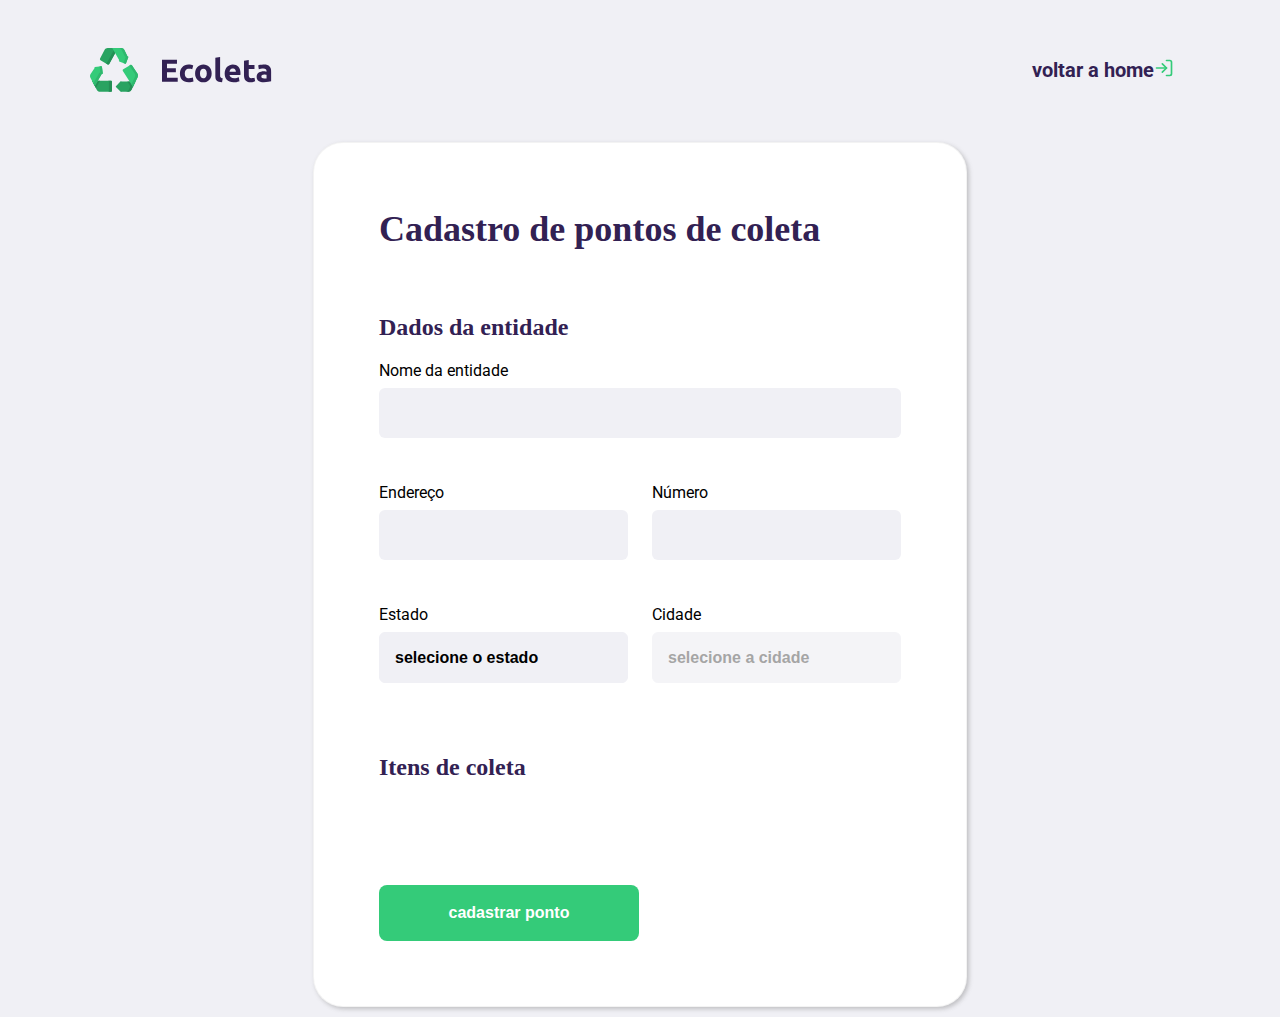
==== create.html @ 83620a8f "add to page  'create-points-colete'" ====
<!DOCTYPE html>
<html lang="en">
<head>
    <meta charset="UTF-8">
    <meta name="viewport" content="width=device-width, initial-scale=1.0">
    <title>E-Coleta</title>
    <link href="https://fonts.googleapis.com/css2?family=Roboto&Ubuntu,wght@0,300;1,300&display=swap" rel="stylesheet">
    

    <link rel="stylesheet" href="styles/create.css">
    
    <link rel="shortcut icon" href="assets/logo.svg" type="image/x-icon">

</head>
<body>

    <div id="page-home">

        <div class="content" >
            <header>
                <img  class="logo" src="assets/logo.svg" alt="logomarca">
                
                <a href="/"> voltar a home
                    <span>

                    </span>
                </a>
            </header>

            <div class="caixa" >
                <form action="">
                    <h1>
                        Cadastro de pontos de coleta
                    </h1>
    
                    <fieldset>
                        <legend>
                            <h2>
                               Dados da entidade 
                            </h2>
    
                            <div class="field">
                                <label for="nome da entidade"> 
                                    Nome da entidade
                                </label>
                                <input type="text"  name="name">
    
                            </div>
    
                            <div class="field-group">
    
                              <div class="field">
                                <label for="adress"> 
                                    Endereço
                                </label>
                                <input type="text"  name="adress">
                                </div>
    
                                <div class="field">
                                <label for="adress2"> 
                                    Número
                                </label>
                                <input type="number"  name="adress2">
                                </div>  
    
                            </div>
    
                            <div class="field-group">
    
                                <div class="field">
                                  <label for="state"> 
                                      Estado
                                  </label>
                                  <select name="uf">
                                      <option value="">
                                          selecione o estado
                                      </option>
                                  </select>
                                  </div>
      
                                  <div class="field">
                                    <label for="city"> 
                                        Cidade
                                    </label>
                                    <select name="city" disabled >
                                        <option value="">
                                            selecione a cidade
                                        </option>
                                    </select>
                                    </div>
                              </div>
                        </legend>
    
                    </fieldset>
                        <legend>
                            <h2>
                                Itens de coleta
                            </h2>
                        </legend>
                    <fieldset>
    
    
                    </fieldset>
    
                    <button type="submit">
                        cadastrar ponto
                    </button>
    
                </form>
            </div>



        </div>
    </div>
</body>
</html>
---- styles/create.css ----
html{
    font-family: 'Roboto', 'sans-serif';
}

body{
    background-color: #f0f0f5;
    -webkit-font-smoothing: antialiased;
}

a{
    text-decoration: none;
}

*{
    margin: 0;
    padding: 0;
}

:root{
    --title-color: #322153;
    --primary-color: #34cb79;
}

h1, h2, h3, h4, h5, h6{
    font-family: 'Ubuntu', 'sans-serif';
    color: var(--title-color)
}

#page-home{
    height: 1000px;
    display: flex;
}

.content{
    width: 90%;
    max-width: 1100px;
    margin: 0 auto;
    height: 70%;
    display: flex;
    left: rigth;
    flex-direction: column;
}

#page-home header{
    display: flex;
    align-items: center;
    justify-content: space-between;
    margin-top: 48px;
}

#page-home header a{
    display: flex;
    color: var(--title-color);
    font-weight: 700;
    font-size: 20px;
    margin-left: 30px;
}

#page-home header a span{
    display: flex;
    margin-right: 16px;
    background: url('../assets/log-in.svg');
    width: 20px;
    height: 20px;
}

#page-home main{
    max-width: 560px;
    height: 300px;
    width: 440px;
    flex: 1;
    display: flex;
    flex-direction: column;
    justify-content: center;
}

#page-home header{
    font-size: 14px;
}

#page-home main p{
    font-size: 24px;
    line-height: 30px;
    margin-top: 24px;
}

#page-home main a{
    width: 100%;
    max-width: 360px;
    height: 72px;
    border-radius: 8px;
    display: flex;
    align-items: center;
    margin-top: 40px;
    transition: 200ms;
    background: var(--primary-color);
    font-weight: bold;
    color: #f0f0f5;
  

}

#page-home main a:hover{
    background-color: #2fb86e;
}

#page-home main a span{
    width: 72px;
    height: 72px;
    display: flex;
    justify-content: center;
    align-items: center;
    background-color: rgba(0, 0, 0, 0.08);
}

#page-home main a  span::after{
    content: " ";
    background-image: url('../assets/search.svg');
    width: 20px;
    height: 20px;

}

#page-home main a strong{
    flex: 1;
    text-align: center;
}

.caixa{
    display: flex;
    width: 800px;
    height: 1000px;
    margin: 40px auto;
}


form{
    background-color: #fff;
    margin: 10px auto;
    padding: 65px;
    max-width: 780px;
    border-radius: 30px;
    border: 0.5px solid rgba(219, 219, 219, 0.342);
    box-shadow: 2px 2px 4px rgba(99, 99, 99, 0.342);
}

form h1{
    font-size: 36px;
}

form fieldset{
    margin-top: 64px;
    border: 0;
}

form legend{
    margin-bottom: 46px;
}

label{
    margin: 20px 0 8px;
}

form legend h2{
    font-size: 24px;
}

form .field{
    display: flex;
    flex: 1;
    flex-direction: column;
    margin-bottom: 25px;
}

form .field-group{
    display: flex;
}

form .field-group .field + .field {
    margin-left: 24px;
}

form input{
    background-color: #f0f0f5;
    border-color: #f0f0f5;
    border-radius: 6px;
    padding: 16px 15px;
    font-size: 16px;
    transition: 200ms;
    font-weight: bold;
    outline: none;
    border: none;
}


form select{
    background-color: #f0f0f5;
    border-color: #f0f0f5;
    border-radius: 6px;
    padding: 16px 15px;
    font-size: 16px;
    transition: 200ms;
    font-weight: bold;
    outline: none;

}

form select{
    -webkit-appearance: none;
    -moz-appearance: none;
    appearance: none;
}

form button{
    width: 260px;
    height: 56px;

    background-color: var(--primary-color);
    border-radius: 8px;

    color: #fff;
    font-weight: bold;
    font-size: 16px;

    border: 0;

    margin-top: 40px;

    transition: 200ms;
    outline: none;
}


@media(max-width: 900px){
    #page-home{
        background-image: none;
        width: 900px;
        height: 100%;
        display: flex;
        margin-left: 100px;
        justify-content: space-between;
    }

    .content{
        display: flex;
        align-items: center;
        font-size: 20px;
        justify-content: space-between;
    }

    #page-home header{
        font-size: 14px;
        display: flex;
        justify-content: space-between;
    }

    .cadastro{
        width: -20px;
    }

    form{
        display: flex;
        flex-direction: column;
    }
}


    @media(max-width: 380){
    #page-home{
        background-image: none;
        width: 380px;
        height: 100%;
        display: flex;
        margin-left: 100px;
    }

    .content{
        display: flex;
        justify-content: center;
        align-items: center;
        flex-direction: column;
    }



    .logo{
        margin-left: 150px;
    }
}
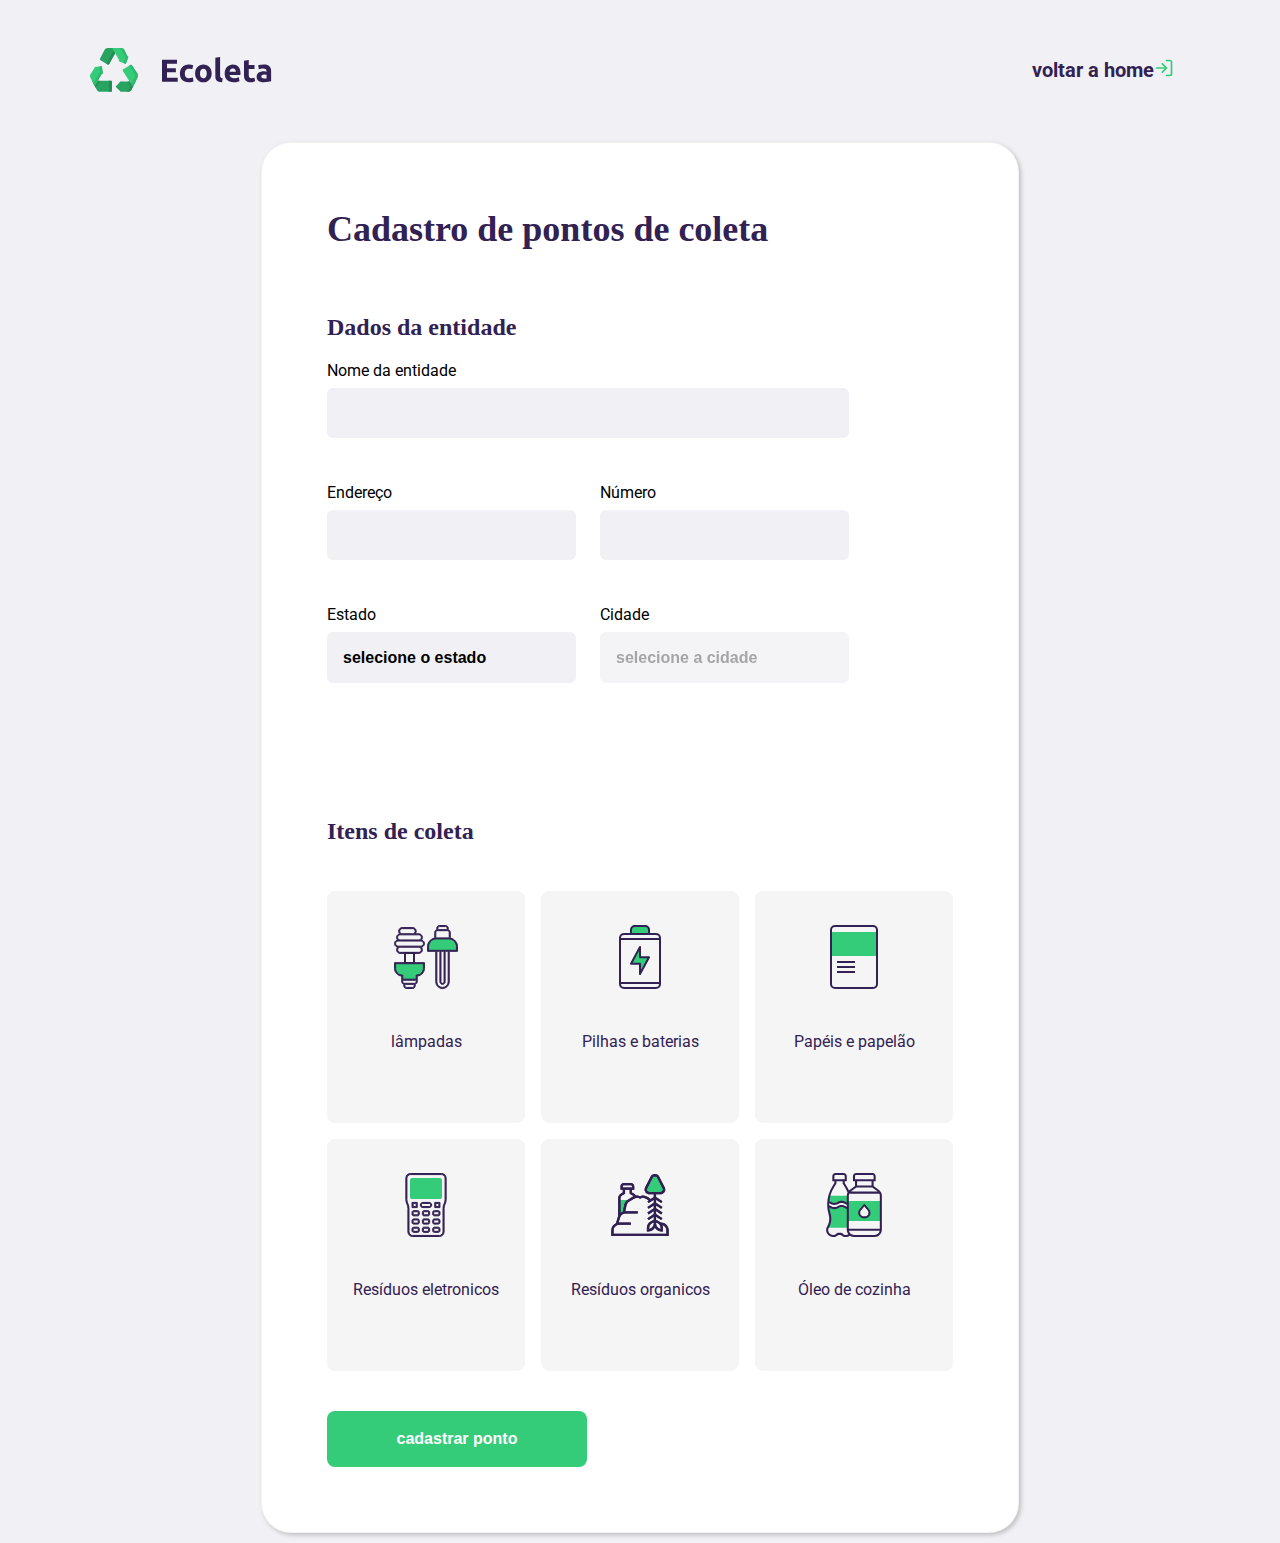
==== commit b9f93682: "add to functions for 'html - itens colete | css - styles componets to colete | js - functions select" ====
--- a/create.html
+++ b/create.html
@@ -92,14 +92,63 @@
                         </legend>
     
                     </fieldset>
+
+
+
+                    <fieldset>
+
                         <legend>
                             <h2>
                                 Itens de coleta
                             </h2>
                         </legend>
-                    <fieldset>
-    
-    
+
+
+                        <div class="itens-grid">
+                            <li data-id="1">
+                                <img src="assets/lampadas.svg" alt="lâmpadas">
+                                <span>
+                                    lâmpadas
+                                </span>
+                            </li>
+
+                            <li data-id="2" >
+                                <img src="assets/baterias.svg" alt="Pilhas e baterias">
+                                <span>
+                                    Pilhas e baterias
+                                </span>
+                            </li>
+
+                            <li data-id="3" >
+                                <img src="assets/papeis-papelao.svg" alt="Papéis e papelão">
+                                <span>
+                                    Papéis e papelão
+                                </span>
+                            </li>
+
+                            <li data-id="4" >
+                                <img src="assets/eletronicos.svg" alt="Resíduos eletronicos">
+                                <span>
+                                    Resíduos eletronicos
+                                </span>
+                            </li>
+
+                            <li data-id="5" >
+                                <img src="assets/organicos.svg" alt="Resíduos organicos">
+                                <span>
+                                    Resíduos organicos
+                                </span>
+                            </li>
+
+                            <li data-id="6" >
+                                <img src="assets/oleo.svg" alt="Óleo de cozinha">
+                                <span>
+                                    Óleo de cozinha
+                                </span>
+                            </li>
+
+                        </div>
+
                     </fieldset>
     
                     <button type="submit">
@@ -108,10 +157,10 @@
     
                 </form>
             </div>
-
-
-
         </div>
     </div>
+
+    <script defer src="scripts/create.js"></script>
+
 </body>
 </html>--- a/styles/create.css
+++ b/styles/create.css
@@ -129,7 +129,7 @@
 .caixa{
     display: flex;
     width: 800px;
-    height: 1000px;
+    height: 1500px;
     margin: 40px auto;
 }
 
@@ -230,6 +230,45 @@
     outline: none;
 }
 
+.itens-grid{
+    display: grid;
+    grid-template-columns: 1fr 1fr 1fr;
+    gap: 16px;
+}
+
+.itens-grid li{
+    background-color: #f5f5f5;
+    list-style: none;
+    border: 2px solid #f5f5f5;
+    border-radius: 8px;
+    height: 180px;
+    padding: 32px 24px 16px;
+    display: flex;
+    flex-direction: column;
+    align-items: center;
+    justify-content: space-between;
+    text-align: center;
+    cursor: pointer;
+}
+
+.itens-grid li span{
+    flex: 1;
+    display: flex;
+    align-items: center;
+    color: var(--title-color);
+    margin-bottom: 12px;
+}
+
+.itens-grid li span,
+.itens-grid li img{
+    pointer-events: none;
+}
+
+.itens-grid li.selected{
+    background-color: #e1faec;
+    border: 3px solid #34cb79;
+}
+
 
 @media(max-width: 900px){
     #page-home{
